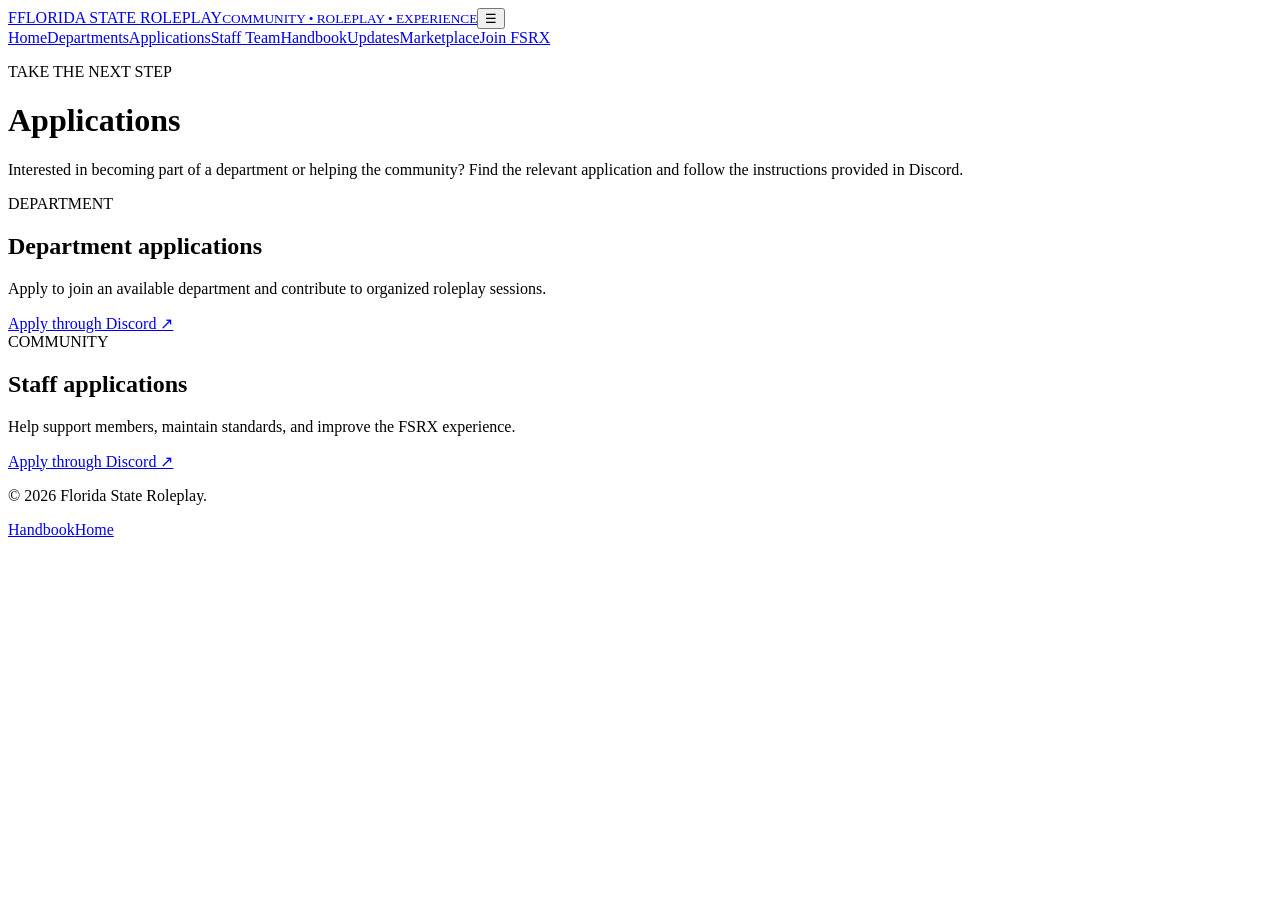
==== applications.html @ 4e9a29a7 "Add files via upload" ====
<!doctype html><html lang="en"><head><meta charset="utf-8"><meta name="viewport" content="width=device-width,initial-scale=1"><title>Applications | Florida State Roleplay</title><link rel="stylesheet" href="styles.css"></head><body><header class="site-header"><a class="brand" href="index.html"><span class="brand-mark">F</span><span>FLORIDA STATE ROLEPLAY<small>COMMUNITY • ROLEPLAY • EXPERIENCE</small></span></a><button class="menu-toggle" aria-label="Toggle navigation" aria-expanded="false">☰</button><nav class="nav"><a href="index.html">Home</a><a href="departments.html">Departments</a><a class="active" href="applications.html">Applications</a><a href="team.html">Staff Team</a><a href="handbook.html">Handbook</a><a href="updates.html">Updates</a><a href="marketplace.html">Marketplace</a><a class="nav-cta" href="https://discord.gg/REPLACE-ME">Join FSRX</a></nav></header><main class="page-main"><p class="eyebrow">TAKE THE NEXT STEP</p><h1>Applications</h1><p class="page-lead">Interested in becoming part of a department or helping the community? Find the relevant application and follow the instructions provided in Discord.</p><div class="page-grid"><article class="info-card"><span class="tag">DEPARTMENT</span><h2>Department applications</h2><p>Apply to join an available department and contribute to organized roleplay sessions.</p><a class="text-link" href="https://discord.gg/REPLACE-ME">Apply through Discord ↗</a></article><article class="info-card"><span class="tag">COMMUNITY</span><h2>Staff applications</h2><p>Help support members, maintain standards, and improve the FSRX experience.</p><a class="text-link" href="https://discord.gg/REPLACE-ME">Apply through Discord ↗</a></article></div></main><footer><p>© 2026 Florida State Roleplay.</p><div><a href="handbook.html">Handbook</a><a href="index.html">Home</a></div></footer><script src="script.js"></script></body></html>
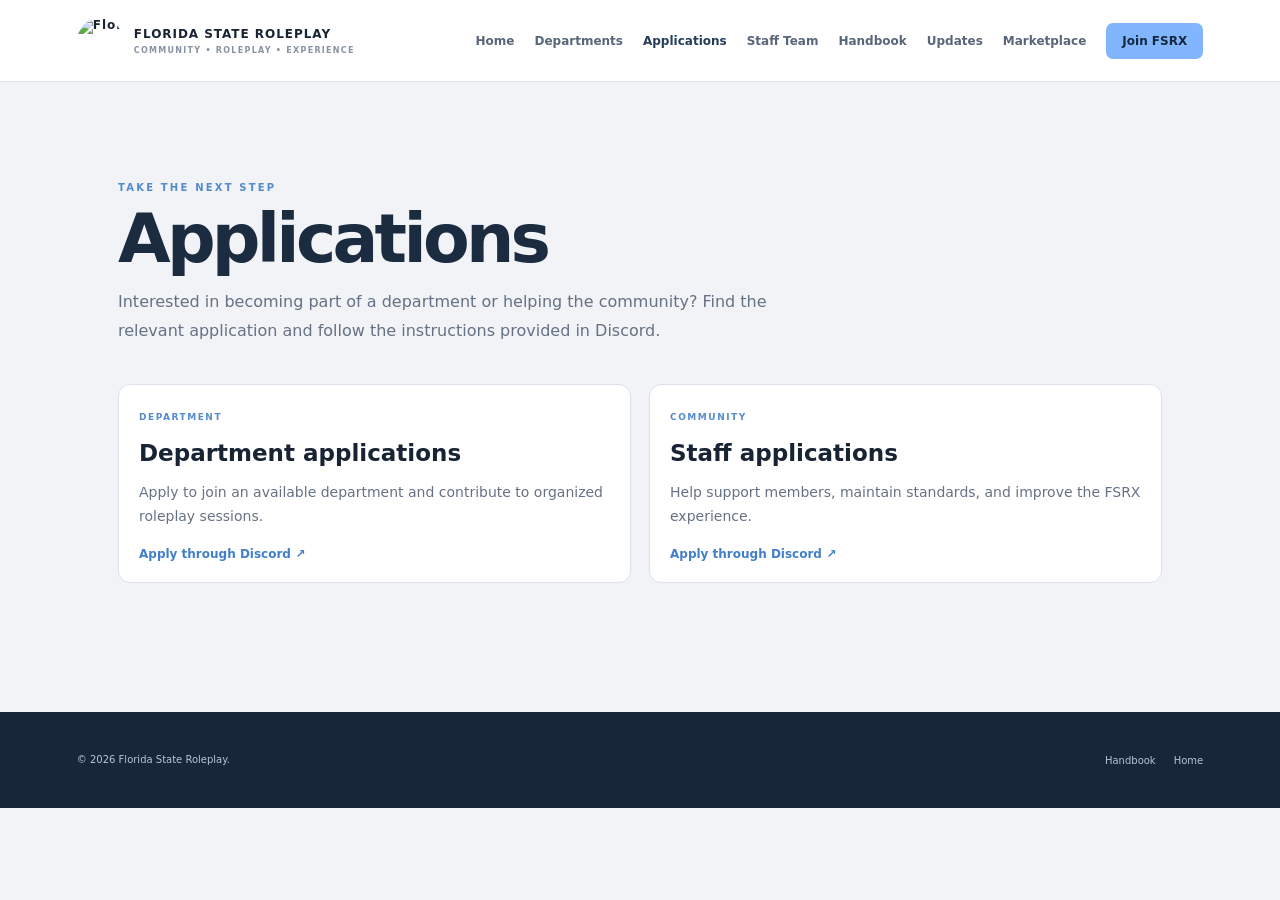
==== commit 1e92c20e: "Use official FSRX logo across website" ====
--- a/applications.html
+++ b/applications.html
@@ -1 +1 @@
-<!doctype html><html lang="en"><head><meta charset="utf-8"><meta name="viewport" content="width=device-width,initial-scale=1"><title>Applications | Florida State Roleplay</title><link rel="stylesheet" href="styles.css"></head><body><header class="site-header"><a class="brand" href="index.html"><span class="brand-mark">F</span><span>FLORIDA STATE ROLEPLAY<small>COMMUNITY • ROLEPLAY • EXPERIENCE</small></span></a><button class="menu-toggle" aria-label="Toggle navigation" aria-expanded="false">☰</button><nav class="nav"><a href="index.html">Home</a><a href="departments.html">Departments</a><a class="active" href="applications.html">Applications</a><a href="team.html">Staff Team</a><a href="handbook.html">Handbook</a><a href="updates.html">Updates</a><a href="marketplace.html">Marketplace</a><a class="nav-cta" href="https://discord.gg/REPLACE-ME">Join FSRX</a></nav></header><main class="page-main"><p class="eyebrow">TAKE THE NEXT STEP</p><h1>Applications</h1><p class="page-lead">Interested in becoming part of a department or helping the community? Find the relevant application and follow the instructions provided in Discord.</p><div class="page-grid"><article class="info-card"><span class="tag">DEPARTMENT</span><h2>Department applications</h2><p>Apply to join an available department and contribute to organized roleplay sessions.</p><a class="text-link" href="https://discord.gg/REPLACE-ME">Apply through Discord ↗</a></article><article class="info-card"><span class="tag">COMMUNITY</span><h2>Staff applications</h2><p>Help support members, maintain standards, and improve the FSRX experience.</p><a class="text-link" href="https://discord.gg/REPLACE-ME">Apply through Discord ↗</a></article></div></main><footer><p>© 2026 Florida State Roleplay.</p><div><a href="handbook.html">Handbook</a><a href="index.html">Home</a></div></footer><script src="script.js"></script></body></html>+<!doctype html><html lang="en"><head><meta charset="utf-8"><meta name="viewport" content="width=device-width,initial-scale=1"><title>Applications | Florida State Roleplay</title><link rel="stylesheet" href="styles.css"></head><body><header class="site-header"><a class="brand" href="index.html"><img class="brand-logo" src="https://www.image2url.com/r2/default/images/1793834670290-f8cb3686-651e-4cc3-bef2-67b6b0dbf33a.png" alt="Florida State Roleplay logo"><span>FLORIDA STATE ROLEPLAY<small>COMMUNITY • ROLEPLAY • EXPERIENCE</small></span></a><button class="menu-toggle" aria-label="Toggle navigation" aria-expanded="false">☰</button><nav class="nav"><a href="index.html">Home</a><a href="departments.html">Departments</a><a class="active" href="applications.html">Applications</a><a href="team.html">Staff Team</a><a href="handbook.html">Handbook</a><a href="updates.html">Updates</a><a href="marketplace.html">Marketplace</a><a class="nav-cta" href="https://discord.gg/REPLACE-ME">Join FSRX</a></nav></header><main class="page-main"><p class="eyebrow">TAKE THE NEXT STEP</p><h1>Applications</h1><p class="page-lead">Interested in becoming part of a department or helping the community? Find the relevant application and follow the instructions provided in Discord.</p><div class="page-grid"><article class="info-card"><span class="tag">DEPARTMENT</span><h2>Department applications</h2><p>Apply to join an available department and contribute to organized roleplay sessions.</p><a class="text-link" href="https://discord.gg/REPLACE-ME">Apply through Discord ↗</a></article><article class="info-card"><span class="tag">COMMUNITY</span><h2>Staff applications</h2><p>Help support members, maintain standards, and improve the FSRX experience.</p><a class="text-link" href="https://discord.gg/REPLACE-ME">Apply through Discord ↗</a></article></div></main><footer><p>© 2026 Florida State Roleplay.</p><div><a href="handbook.html">Handbook</a><a href="index.html">Home</a></div></footer><script src="script.js"></script></body></html>
--- a/styles.css
+++ b/styles.css
@@ -0,0 +1,21 @@
+:root{--blue:#81b6ff;--ink:#182333;--muted:#657184;--paper:#f1f3f6;--white:#fff;--line:#dce2ea;--navy:#172638}*{box-sizing:border-box}html{scroll-behavior:smooth}body{margin:0;background:var(--paper);color:var(--ink);font-family:Inter,ui-sans-serif,system-ui,-apple-system,BlinkMacSystemFont,"Segoe UI",sans-serif}a{color:inherit;text-decoration:none}.site-header{height:auto;min-height:82px;padding:16px 6vw;display:flex;align-items:center;justify-content:space-between;gap:28px;background:#fff;border-bottom:1px solid var(--line);position:sticky;top:0;z-index:10}.brand{display:flex;align-items:center;gap:11px;font-size:12px;font-weight:850;letter-spacing:.08em;white-space:nowrap}.brand small{display:block;margin-top:5px;color:#8792a2;font-size:8px;letter-spacing:.16em}.brand-mark{width:40px;height:40px;display:grid;place-items:center;background:var(--blue);color:#15283d;border-radius:11px;font-size:22px;font-weight:900}.nav{display:flex;align-items:center;gap:20px;font-size:12px;font-weight:650;color:#596578}.nav a:hover,.nav a.active{color:#253d5a}.nav-cta{padding:11px 16px;background:var(--blue);color:#14283e!important;border-radius:7px}.menu-toggle{display:none;border:0;background:transparent;font-size:24px}.hero{min-height:590px;padding:85px 10vw 65px;display:grid;grid-template-columns:1.1fr .9fr;align-items:center;gap:40px;background:linear-gradient(115deg,#fff 0%,#f4f6f9 58%,#e8f1fc 100%);overflow:hidden}.eyebrow{font-size:10px;letter-spacing:.22em;font-weight:850;color:#548bcf}.hero h1,.page-main h1{font-size:clamp(48px,6vw,78px);line-height:.99;letter-spacing:-.055em;margin:18px 0;color:#1b2b40}.hero h1 span{color:#629de9}.hero-copy{max-width:520px;color:var(--muted);font-size:16px;line-height:1.8}.actions{display:flex;gap:12px;flex-wrap:wrap;margin-top:28px}.button{display:inline-flex;align-items:center;gap:14px;padding:14px 19px;border-radius:7px;font-size:12px;font-weight:800}.primary{background:var(--blue);color:#14283e}.ghost{border:1px solid #cbd5e1;background:#fff}.dark{background:#1a2b40;color:white}.hero-meta{display:flex;gap:25px;margin-top:60px;color:#8490a0;font-size:9px;letter-spacing:.13em;font-weight:800}.hero-meta i{display:inline-block;width:7px;height:7px;border-radius:50%;background:#72bd94;margin-right:7px}.hero-art{height:390px;position:relative;display:grid;place-items:center}.art-card{width:260px;height:310px;background:linear-gradient(145deg,#1b3049,#263f5d);border-radius:18px;box-shadow:0 35px 80px #263f5d38;color:#fff;padding:27px;display:flex;flex-direction:column;justify-content:space-between;transform:rotate(5deg);z-index:2}.art-label{font-size:12px;letter-spacing:.3em;color:var(--blue);font-weight:900}.art-card strong{font-size:36px;line-height:1.02;letter-spacing:-.04em}.art-card small{font-size:9px;letter-spacing:.22em;color:#b5c6da}.art-orbit{position:absolute;border:1px solid #a9cfff;border-radius:50%;width:360px;height:360px}.orbit-two{width:430px;height:430px;border-color:#d0dce9}.art-dot{position:absolute;width:20px;height:20px;border-radius:50%;background:var(--blue);right:12%;top:14%;box-shadow:0 0 0 12px #81b6ff30}.section{padding:75px 10vw}.intro{display:grid;grid-template-columns:1fr 1fr;gap:60px;align-items:center}.intro h2,.join-banner h2{font-size:38px;letter-spacing:-.04em;line-height:1.12;margin:12px 0}.muted,.feature-card p,.info-card p,.news-card p{color:var(--muted);line-height:1.75;font-size:14px}.feature-grid{display:grid;grid-template-columns:repeat(3,1fr);gap:16px;padding-top:0}.feature-card,.info-card,.news-card{background:#fff;border:1px solid var(--line);border-radius:12px;padding:27px}.feature-number{font-size:11px;color:#639de8;font-weight:900;letter-spacing:.15em}.feature-card h3{font-size:21px;margin:22px 0 8px}.feature-card a,.text-link{font-size:12px;color:#427fca;font-weight:800}.join-banner{margin:25px 10vw 80px;padding:38px 42px;background:#dcecff;border-radius:14px;display:flex;align-items:center;justify-content:space-between;gap:30px}.join-banner p:not(.eyebrow){color:#586b82;font-size:13px}.page-main{max-width:1100px;margin:0 auto;padding:90px 28px 110px;min-height:70vh}.page-main h1{font-size:clamp(44px,6vw,68px);margin:12px 0}.page-lead{max-width:690px;color:var(--muted);line-height:1.8;margin-bottom:38px}.page-grid{display:grid;grid-template-columns:repeat(2,1fr);gap:18px}.info-card h2,.news-card h2{font-size:23px;margin:16px 0 8px}.tag{font-size:9px;letter-spacing:.17em;font-weight:900;color:#548bcf}.news-card{margin:18px 0}.notice{margin-top:28px;padding:18px;background:#e4edfa;border-left:3px solid var(--blue);color:#52647a;font-size:13px;line-height:1.7}footer{padding:30px 6vw;background:#172638;color:#b8c5d4;display:flex;align-items:center;justify-content:space-between;gap:24px;font-size:10px}footer a{margin-left:18px}.footer-brand{color:white}footer p{line-height:1.6}@media(max-width:1050px){.nav{gap:11px;font-size:11px}.site-header{padding-inline:3vw}.hero{padding-inline:7vw}}@media(max-width:800px){.site-header{padding:14px 5vw}.menu-toggle{display:block}.nav{display:none;position:absolute;top:72px;left:0;right:0;background:#fff;padding:18px 5vw 24px;flex-direction:column;align-items:flex-start;border-bottom:1px solid var(--line)}.nav.open{display:flex}.hero{grid-template-columns:1fr;padding:65px 7vw 45px}.hero-art{height:330px}.art-card{height:260px;width:220px}.art-card strong{font-size:30px}.art-orbit{width:300px;height:300px}.orbit-two{width:350px;height:350px}.intro{grid-template-columns:1fr;gap:12px}.feature-grid,.page-grid{grid-template-columns:1fr}.join-banner{margin-inline:5vw;padding:28px;align-items:flex-start;flex-direction:column}.section{padding:55px 7vw}footer{flex-direction:column;align-items:flex-start}footer a{margin:0 16px 0 0}}
+
+/* Department directory logo layout */
+.page-grid .info-card{padding:20px}
+.department-card-layout{display:grid;grid-template-columns:76px minmax(0,1fr);align-items:center;gap:18px;min-height:130px}
+.department-logo{width:76px;height:76px;border-radius:12px;background:#f5f7fa;border:1px solid #e2e8f0;display:grid;place-items:center;padding:8px;overflow:hidden}
+.department-logo img{display:block;max-width:100%;max-height:100%;width:auto;height:auto;object-fit:contain}
+.department-details{min-width:0}
+.department-details h2{margin:10px 0 7px}
+.department-details p{margin:8px 0}
+@media(max-width:560px){.department-card-layout{grid-template-columns:64px minmax(0,1fr);gap:12px;min-height:0}.department-logo{width:64px;height:64px;padding:6px}.department-details h2{font-size:18px}}
+
+/* FSRX identity and home hero emblem */
+.brand-logo{display:block;width:46px;height:46px;flex:0 0 46px;object-fit:contain;border-radius:50%}
+.footer-brand .brand-logo{width:42px;height:42px;flex-basis:42px}
+.hero-emblem-card{align-items:center;text-align:center;justify-content:center;gap:14px;padding:24px;width:290px;height:340px}
+.hero-emblem-card img{width:178px;height:178px;object-fit:contain;filter:drop-shadow(0 10px 20px #0003)}
+.hero-emblem-card .art-label{font-size:9px;letter-spacing:.18em}
+.hero-emblem-card strong{font-size:20px;line-height:1.15;letter-spacing:.01em;max-width:220px}
+.hero-emblem-card small{font-size:8px;letter-spacing:.14em}
+@media(max-width:800px){.brand-logo{width:40px;height:40px;flex-basis:40px}.hero-emblem-card{width:245px;height:300px}.hero-emblem-card img{width:145px;height:145px}}
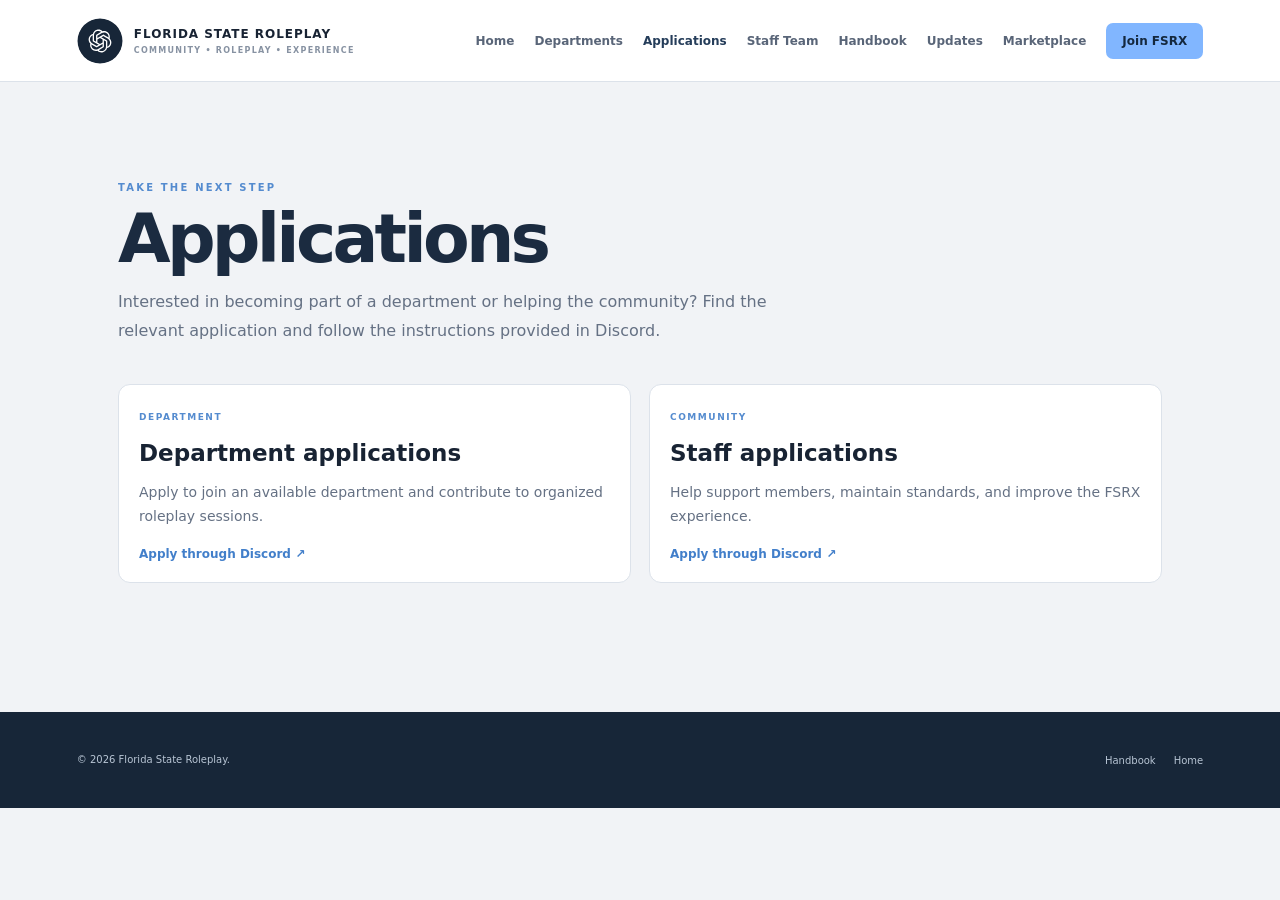
==== commit 8fc3a16e: "Use official local FSRX emblem" ====
--- a/applications.html
+++ b/applications.html
@@ -1 +1 @@
-<!doctype html><html lang="en"><head><meta charset="utf-8"><meta name="viewport" content="width=device-width,initial-scale=1"><title>Applications | Florida State Roleplay</title><link rel="stylesheet" href="styles.css"></head><body><header class="site-header"><a class="brand" href="index.html"><img class="brand-logo" src="https://www.image2url.com/r2/default/images/1793834670290-f8cb3686-651e-4cc3-bef2-67b6b0dbf33a.png" alt="Florida State Roleplay logo"><span>FLORIDA STATE ROLEPLAY<small>COMMUNITY • ROLEPLAY • EXPERIENCE</small></span></a><button class="menu-toggle" aria-label="Toggle navigation" aria-expanded="false">☰</button><nav class="nav"><a href="index.html">Home</a><a href="departments.html">Departments</a><a class="active" href="applications.html">Applications</a><a href="team.html">Staff Team</a><a href="handbook.html">Handbook</a><a href="updates.html">Updates</a><a href="marketplace.html">Marketplace</a><a class="nav-cta" href="https://discord.gg/REPLACE-ME">Join FSRX</a></nav></header><main class="page-main"><p class="eyebrow">TAKE THE NEXT STEP</p><h1>Applications</h1><p class="page-lead">Interested in becoming part of a department or helping the community? Find the relevant application and follow the instructions provided in Discord.</p><div class="page-grid"><article class="info-card"><span class="tag">DEPARTMENT</span><h2>Department applications</h2><p>Apply to join an available department and contribute to organized roleplay sessions.</p><a class="text-link" href="https://discord.gg/REPLACE-ME">Apply through Discord ↗</a></article><article class="info-card"><span class="tag">COMMUNITY</span><h2>Staff applications</h2><p>Help support members, maintain standards, and improve the FSRX experience.</p><a class="text-link" href="https://discord.gg/REPLACE-ME">Apply through Discord ↗</a></article></div></main><footer><p>© 2026 Florida State Roleplay.</p><div><a href="handbook.html">Handbook</a><a href="index.html">Home</a></div></footer><script src="script.js"></script></body></html>+<!doctype html><html lang="en"><head><meta charset="utf-8"><meta name="viewport" content="width=device-width,initial-scale=1"><title>Applications | Florida State Roleplay</title><link rel="stylesheet" href="styles.css"></head><body><header class="site-header"><a class="brand" href="index.html"><img class="brand-logo" src="assets/fsrx-emblem.svg" alt="Florida State Roleplay logo"><span>FLORIDA STATE ROLEPLAY<small>COMMUNITY • ROLEPLAY • EXPERIENCE</small></span></a><button class="menu-toggle" aria-label="Toggle navigation" aria-expanded="false">☰</button><nav class="nav"><a href="index.html">Home</a><a href="departments.html">Departments</a><a class="active" href="applications.html">Applications</a><a href="team.html">Staff Team</a><a href="handbook.html">Handbook</a><a href="updates.html">Updates</a><a href="marketplace.html">Marketplace</a><a class="nav-cta" href="https://discord.gg/REPLACE-ME">Join FSRX</a></nav></header><main class="page-main"><p class="eyebrow">TAKE THE NEXT STEP</p><h1>Applications</h1><p class="page-lead">Interested in becoming part of a department or helping the community? Find the relevant application and follow the instructions provided in Discord.</p><div class="page-grid"><article class="info-card"><span class="tag">DEPARTMENT</span><h2>Department applications</h2><p>Apply to join an available department and contribute to organized roleplay sessions.</p><a class="text-link" href="https://discord.gg/REPLACE-ME">Apply through Discord ↗</a></article><article class="info-card"><span class="tag">COMMUNITY</span><h2>Staff applications</h2><p>Help support members, maintain standards, and improve the FSRX experience.</p><a class="text-link" href="https://discord.gg/REPLACE-ME">Apply through Discord ↗</a></article></div></main><footer><p>© 2026 Florida State Roleplay.</p><div><a href="handbook.html">Handbook</a><a href="index.html">Home</a></div></footer><script src="script.js"></script></body></html>
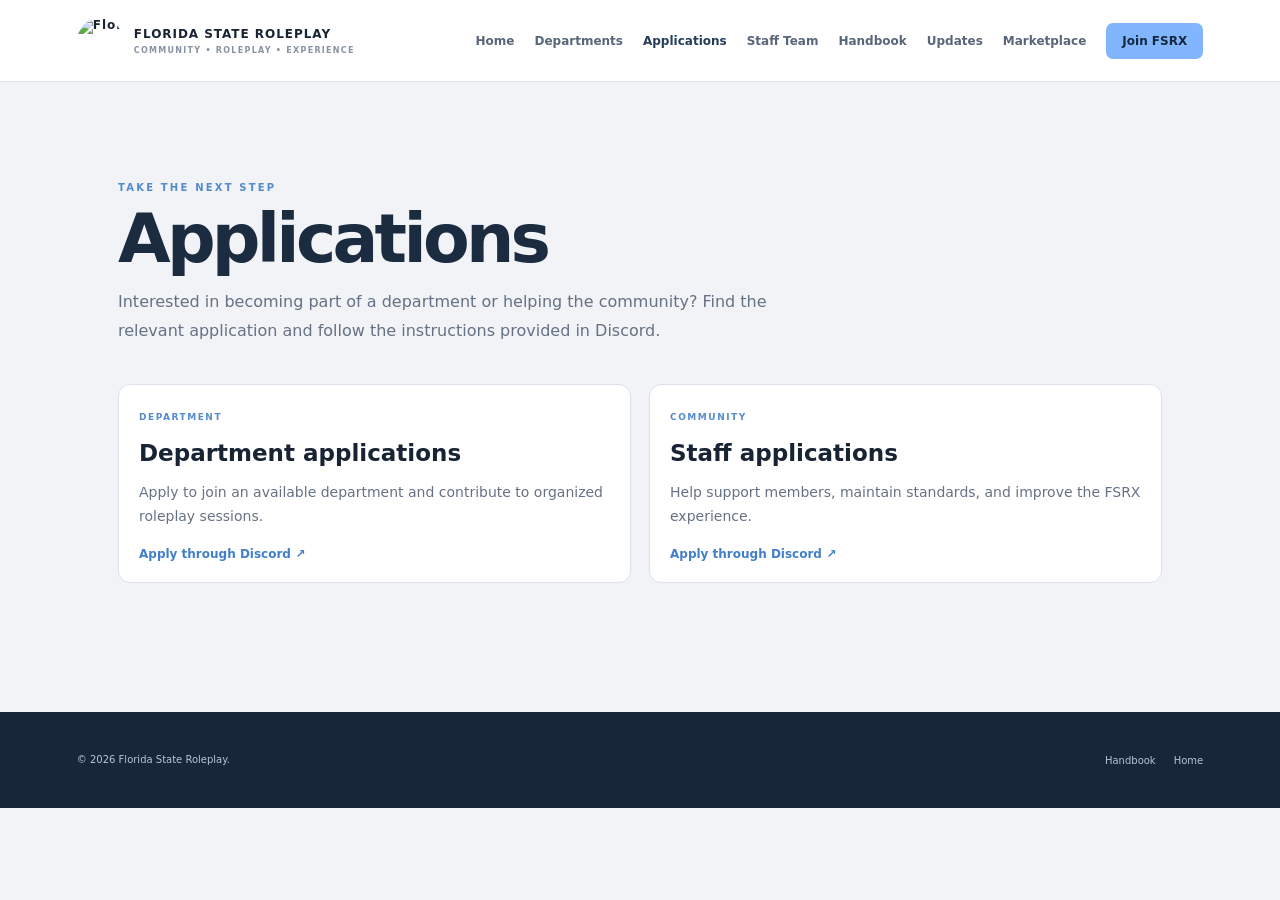
==== commit 4bf1b06c: "Use official FSRX logo image" ====
--- a/applications.html
+++ b/applications.html
@@ -1 +1 @@
-<!doctype html><html lang="en"><head><meta charset="utf-8"><meta name="viewport" content="width=device-width,initial-scale=1"><title>Applications | Florida State Roleplay</title><link rel="stylesheet" href="styles.css"></head><body><header class="site-header"><a class="brand" href="index.html"><img class="brand-logo" src="assets/fsrx-emblem.svg" alt="Florida State Roleplay logo"><span>FLORIDA STATE ROLEPLAY<small>COMMUNITY • ROLEPLAY • EXPERIENCE</small></span></a><button class="menu-toggle" aria-label="Toggle navigation" aria-expanded="false">☰</button><nav class="nav"><a href="index.html">Home</a><a href="departments.html">Departments</a><a class="active" href="applications.html">Applications</a><a href="team.html">Staff Team</a><a href="handbook.html">Handbook</a><a href="updates.html">Updates</a><a href="marketplace.html">Marketplace</a><a class="nav-cta" href="https://discord.gg/REPLACE-ME">Join FSRX</a></nav></header><main class="page-main"><p class="eyebrow">TAKE THE NEXT STEP</p><h1>Applications</h1><p class="page-lead">Interested in becoming part of a department or helping the community? Find the relevant application and follow the instructions provided in Discord.</p><div class="page-grid"><article class="info-card"><span class="tag">DEPARTMENT</span><h2>Department applications</h2><p>Apply to join an available department and contribute to organized roleplay sessions.</p><a class="text-link" href="https://discord.gg/REPLACE-ME">Apply through Discord ↗</a></article><article class="info-card"><span class="tag">COMMUNITY</span><h2>Staff applications</h2><p>Help support members, maintain standards, and improve the FSRX experience.</p><a class="text-link" href="https://discord.gg/REPLACE-ME">Apply through Discord ↗</a></article></div></main><footer><p>© 2026 Florida State Roleplay.</p><div><a href="handbook.html">Handbook</a><a href="index.html">Home</a></div></footer><script src="script.js"></script></body></html>+<!doctype html><html lang="en"><head><meta charset="utf-8"><meta name="viewport" content="width=device-width,initial-scale=1"><title>Applications | Florida State Roleplay</title><link rel="stylesheet" href="styles.css"></head><body><header class="site-header"><a class="brand" href="index.html"><img class="brand-logo" src="https://www.image2url.com/r2/default/images/1793834670290-f8cb3686-651e-4cc3-bef2-67b6b0dbf33a.png" alt="Florida State Roleplay logo"><span>FLORIDA STATE ROLEPLAY<small>COMMUNITY • ROLEPLAY • EXPERIENCE</small></span></a><button class="menu-toggle" aria-label="Toggle navigation" aria-expanded="false">☰</button><nav class="nav"><a href="index.html">Home</a><a href="departments.html">Departments</a><a class="active" href="applications.html">Applications</a><a href="team.html">Staff Team</a><a href="handbook.html">Handbook</a><a href="updates.html">Updates</a><a href="marketplace.html">Marketplace</a><a class="nav-cta" href="https://discord.gg/REPLACE-ME">Join FSRX</a></nav></header><main class="page-main"><p class="eyebrow">TAKE THE NEXT STEP</p><h1>Applications</h1><p class="page-lead">Interested in becoming part of a department or helping the community? Find the relevant application and follow the instructions provided in Discord.</p><div class="page-grid"><article class="info-card"><span class="tag">DEPARTMENT</span><h2>Department applications</h2><p>Apply to join an available department and contribute to organized roleplay sessions.</p><a class="text-link" href="https://discord.gg/REPLACE-ME">Apply through Discord ↗</a></article><article class="info-card"><span class="tag">COMMUNITY</span><h2>Staff applications</h2><p>Help support members, maintain standards, and improve the FSRX experience.</p><a class="text-link" href="https://discord.gg/REPLACE-ME">Apply through Discord ↗</a></article></div></main><footer><p>© 2026 Florida State Roleplay.</p><div><a href="handbook.html">Handbook</a><a href="index.html">Home</a></div></footer><script src="script.js"></script></body></html>
